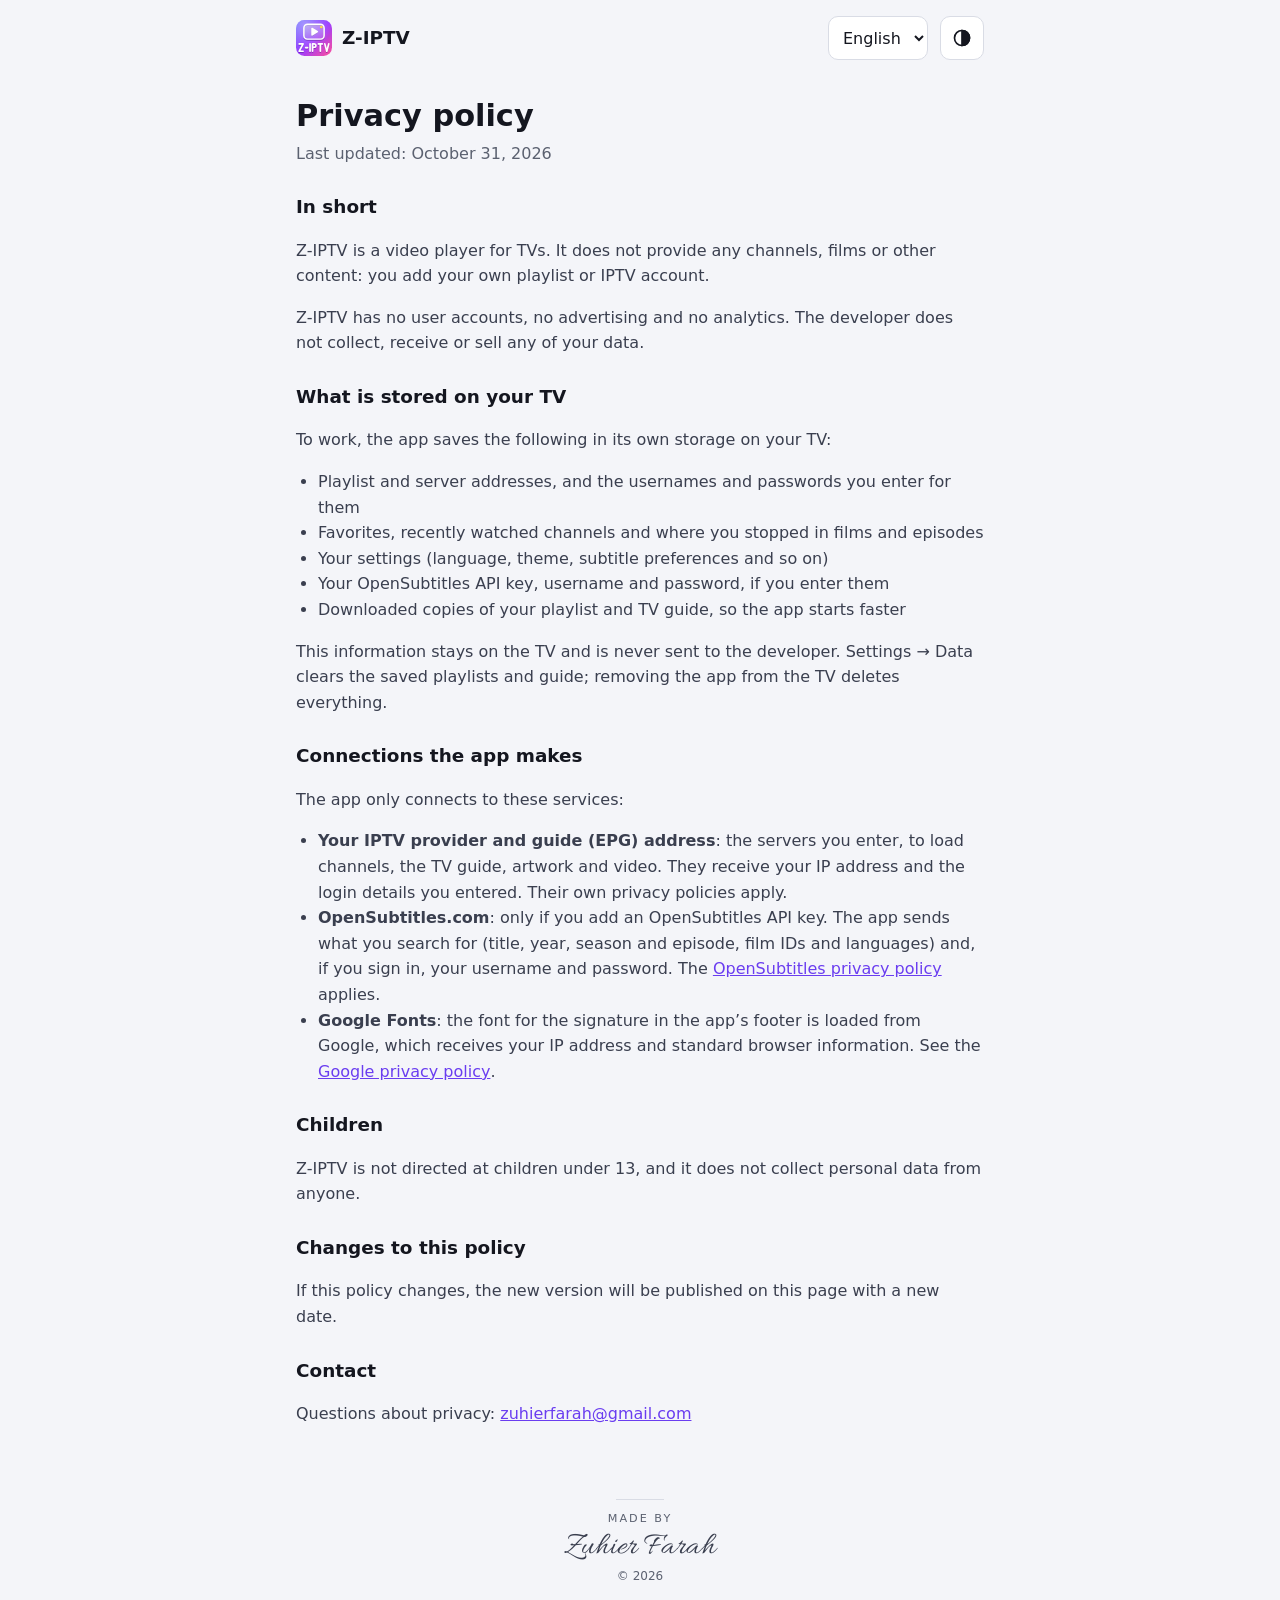
==== privacy.html @ 9508a207 "Update site from the Z-IPTV app repository" ====
<!doctype html>
<html lang="en" dir="ltr">
<head>
<meta charset="utf-8">
<meta name="viewport" content="width=device-width, initial-scale=1, viewport-fit=cover">
<title>Z-IPTV · Privacy policy</title>
<meta name="description" content="Privacy policy of the Z-IPTV TV app.">
<link rel="icon" href="icon.svg" type="image/svg+xml">
<meta name="theme-color" content="#f4f5f9" media="(prefers-color-scheme: light)">
<meta name="theme-color" content="#0f1220" media="(prefers-color-scheme: dark)">
<script>
  (function () {
    var r = document.documentElement, t, l;
    try { t = JSON.parse(localStorage.getItem('ziptv-site.theme')); } catch (e) {}
    if (t === 'light' || t === 'dark') r.setAttribute('data-theme', t);
    try { l = JSON.parse(localStorage.getItem('ziptv-site.lang')); } catch (e) {}
    if (l === 'he' || l === 'ar') { r.lang = l; r.dir = 'rtl'; }
  })();
</script>
<link rel="preconnect" href="https://fonts.googleapis.com">
<link rel="preconnect" href="https://fonts.gstatic.com" crossorigin>
<link rel="stylesheet" href="https://fonts.googleapis.com/css2?family=Allura&text=Zuhier%20Farah&display=swap">
<link rel="stylesheet" href="site.css">
</head>
<body>
<div class="wrap">
<header class="top">
  <a class="brand" href="./"><img src="icon.svg" alt="">Z-IPTV</a>
  <select id="lang"><option value="en">English</option><option value="he">עברית</option><option value="ar">العربية</option></select>
  <button id="theme" class="icon-btn" type="button"></button>
</header>
<main class="policy">
  <h1 id="ptitle"></h1>
  <p class="updated" id="pupdated"></p>
  <div id="pbody"></div>
</main>
</div>
<footer class="credit"><span class="credit-rule" aria-hidden="true"></span><span class="credit-label" data-t="madeBy">Made by</span><span class="signature" dir="ltr">Zuhier Farah</span><span class="credit-year" id="year"></span></footer>
<script src="privacy.js"></script>
<script>
  // Fills the policy for the chosen language (site.js calls this on every language change).
  window.onSiteRender = function (lang) {
    var doc = Z.PRIVACY[lang] || Z.PRIVACY.en;
    document.title = 'Z-IPTV · ' + doc.title;
    document.getElementById('ptitle').textContent = doc.title;
    document.getElementById('pupdated').textContent = doc.updated + ': ' + new Date(Z.PRIVACY.updated + 'T12:00:00').toLocaleDateString(lang === 'ar' ? 'ar-u-nu-latn' : lang, { year: 'numeric', month: 'long', day: 'numeric' });
    document.getElementById('pbody').innerHTML = Z.privacyHtml(lang);
  };
</script>
<script src="site.js"></script>
</body>
</html>
---- site.css ----
/* Public pages for Z-IPTV (landing + privacy policy). */
:root {
  color-scheme: light dark;
  --bg: #f4f5f9; --surface: #ffffff; --text: #14161f; --text-2: #3a3f4f; --muted: #5b6170; --border: #d9dce5;
  --accent: #6a3df0; --accent-soft: #eee8ff; --focus: #6a3df0;
}
@media (prefers-color-scheme: dark) {
  :root:not([data-theme="light"]) {
    --bg: #0f1220; --surface: #171b2e; --text: #eef0f7; --text-2: #c9cde0; --muted: #a2a8bd; --border: #2e3452;
    --accent: #b49bff; --accent-soft: #2a2552; --focus: #c4b0ff;
  }
}
:root[data-theme="dark"] {
  color-scheme: dark;
  --bg: #0f1220; --surface: #171b2e; --text: #eef0f7; --text-2: #c9cde0; --muted: #a2a8bd; --border: #2e3452;
  --accent: #b49bff; --accent-soft: #2a2552; --focus: #c4b0ff;
}
:root[data-theme="light"] { color-scheme: light; }

* { box-sizing: border-box; }
body {
  margin: 0; background: var(--bg); color: var(--text); line-height: 1.6;
  font-family: system-ui, -apple-system, "Segoe UI", Roboto, "Noto Sans", "Noto Sans Hebrew", "Noto Sans Arabic", Arial, sans-serif;
}
a { color: var(--accent); }
a:focus-visible, button:focus-visible, select:focus-visible { outline: 3px solid var(--focus); outline-offset: 2px; border-radius: 4px; }
.wrap { max-width: 720px; margin: 0 auto; padding: 0 max(16px, env(safe-area-inset-left)) 0 max(16px, env(safe-area-inset-right)); }

header.top { display: flex; align-items: center; gap: 12px; padding: 16px 0; }
.brand { display: flex; align-items: center; gap: 10px; color: var(--text); text-decoration: none; font-weight: 800; font-size: 1.15rem; margin-inline-end: auto; }
.brand img { width: 36px; height: 36px; }
select, .icon-btn {
  min-height: 44px; border: 1px solid var(--border); border-radius: 10px; background: var(--surface); color: var(--text); font: inherit;
}
select { padding: 0 10px; font-size: 16px; }
.icon-btn { width: 44px; display: inline-flex; align-items: center; justify-content: center; cursor: pointer; }
.icon-btn svg { width: 20px; height: 20px; }

main { padding: 8px 0 32px; }
.hero { text-align: center; padding: 24px 0 8px; }
.hero img { width: 128px; height: 128px; filter: drop-shadow(0 10px 24px rgba(106, 61, 240, .35)); }
.hero h1 { margin: 16px 0 4px; font-size: 2.2rem; }
.hero p.tag { margin: 0; color: var(--muted); font-size: 1.1rem; }
.card { background: var(--surface); border: 1px solid var(--border); border-radius: 16px; padding: 20px 22px; margin-top: 20px; }
.features { margin: 12px 0 0; padding-inline-start: 22px; }
.features li { margin: 4px 0; }
.links { text-align: center; margin-top: 24px; }
.btn { display: inline-flex; align-items: center; min-height: 44px; padding: 0 20px; border-radius: 12px; background: var(--accent); color: #fff; text-decoration: none; font-weight: 700; }
:root[data-theme="dark"] .btn { color: #0f1220; }
@media (prefers-color-scheme: dark) { :root:not([data-theme="light"]) .btn { color: #0f1220; } }

.policy h1 { margin: 8px 0 0; font-size: 1.9rem; }
.policy .updated { color: var(--muted); margin: 0 0 8px; }
.policy h3 { margin: 26px 0 6px; font-size: 1.15rem; }
.policy p, .policy li { color: var(--text-2); }
.policy ul { padding-inline-start: 22px; }

footer.credit { display: flex; flex-direction: column; align-items: center; gap: 2px; padding: 24px 16px calc(28px + env(safe-area-inset-bottom)); text-align: center; }
.credit-rule { width: 48px; height: 1px; background: var(--border); margin-bottom: 8px; }
.credit-label { font-size: .7rem; text-transform: uppercase; letter-spacing: .18em; color: var(--muted); }
html:lang(he) .credit-label, html:lang(ar) .credit-label { letter-spacing: 0; text-transform: none; }
.signature { font-family: "Allura", "Segoe Script", "Brush Script MT", cursive; font-size: 2rem; line-height: 1.1; color: var(--text-2); }
.credit-year { font-size: .75rem; color: var(--muted); }
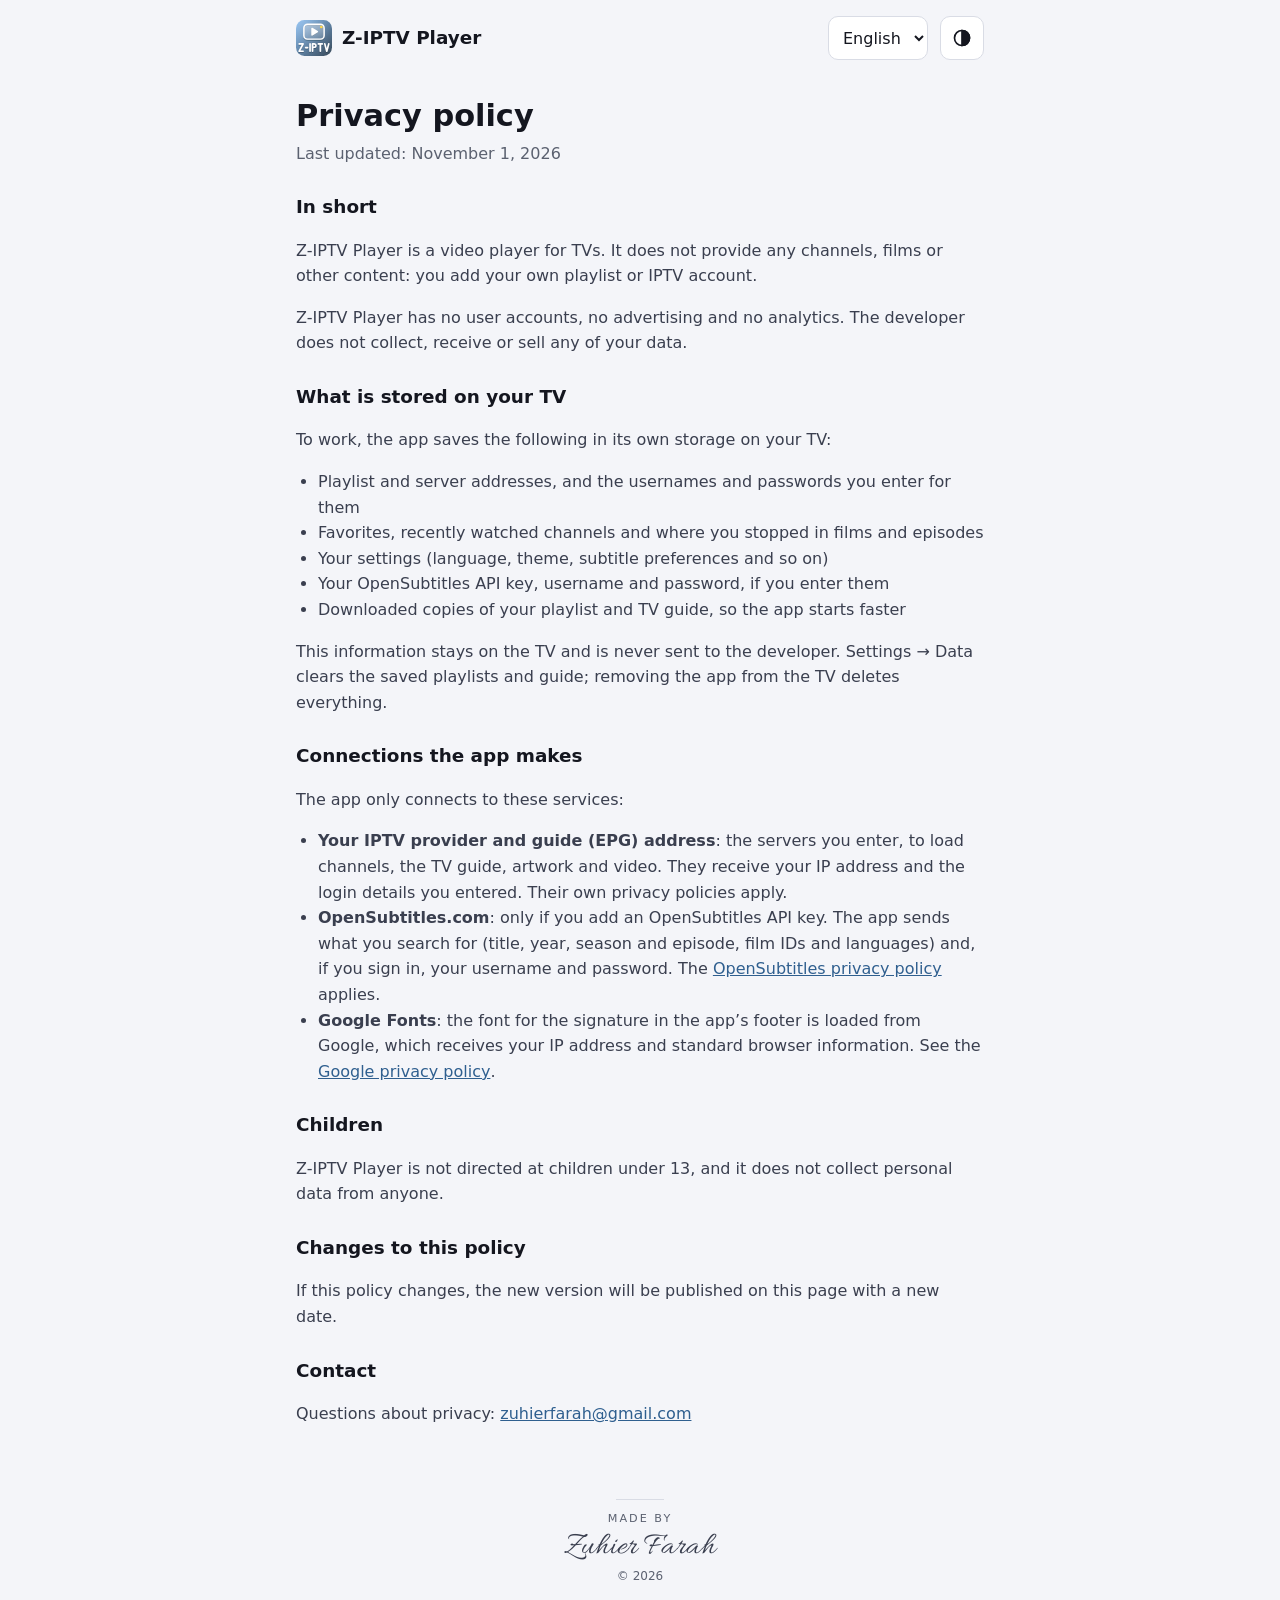
==== commit 4d567814: "Update site from the Z-IPTV Player app repository" ====
--- a/privacy.html
+++ b/privacy.html
@@ -3,8 +3,8 @@
 <head>
 <meta charset="utf-8">
 <meta name="viewport" content="width=device-width, initial-scale=1, viewport-fit=cover">
-<title>Z-IPTV · Privacy policy</title>
-<meta name="description" content="Privacy policy of the Z-IPTV TV app.">
+<title>Z-IPTV Player · Privacy policy</title>
+<meta name="description" content="Privacy policy of the Z-IPTV Player TV app.">
 <link rel="icon" href="icon.svg" type="image/svg+xml">
 <meta name="theme-color" content="#f4f5f9" media="(prefers-color-scheme: light)">
 <meta name="theme-color" content="#0f1220" media="(prefers-color-scheme: dark)">
@@ -25,7 +25,7 @@
 <body>
 <div class="wrap">
 <header class="top">
-  <a class="brand" href="./"><img src="icon.svg" alt="">Z-IPTV</a>
+  <a class="brand" href="./"><img src="icon.svg" alt="">Z-IPTV Player</a>
   <select id="lang"><option value="en">English</option><option value="he">עברית</option><option value="ar">العربية</option></select>
   <button id="theme" class="icon-btn" type="button"></button>
 </header>
@@ -41,7 +41,7 @@
   // Fills the policy for the chosen language (site.js calls this on every language change).
   window.onSiteRender = function (lang) {
     var doc = Z.PRIVACY[lang] || Z.PRIVACY.en;
-    document.title = 'Z-IPTV · ' + doc.title;
+    document.title = 'Z-IPTV Player · ' + doc.title;
     document.getElementById('ptitle').textContent = doc.title;
     document.getElementById('pupdated').textContent = doc.updated + ': ' + new Date(Z.PRIVACY.updated + 'T12:00:00').toLocaleDateString(lang === 'ar' ? 'ar-u-nu-latn' : lang, { year: 'numeric', month: 'long', day: 'numeric' });
     document.getElementById('pbody').innerHTML = Z.privacyHtml(lang);
--- a/site.css
+++ b/site.css
@@ -1,19 +1,19 @@
-/* Public pages for Z-IPTV (landing + privacy policy). */
+/* Public pages for Z-IPTV Player (landing + privacy policy). */
 :root {
   color-scheme: light dark;
   --bg: #f4f5f9; --surface: #ffffff; --text: #14161f; --text-2: #3a3f4f; --muted: #5b6170; --border: #d9dce5;
-  --accent: #6a3df0; --accent-soft: #eee8ff; --focus: #6a3df0;
+  --accent: #2f5f8f; --accent-soft: #e3eefb; --focus: #2f5f8f;
 }
 @media (prefers-color-scheme: dark) {
   :root:not([data-theme="light"]) {
     --bg: #0f1220; --surface: #171b2e; --text: #eef0f7; --text-2: #c9cde0; --muted: #a2a8bd; --border: #2e3452;
-    --accent: #b49bff; --accent-soft: #2a2552; --focus: #c4b0ff;
+    --accent: #88BDF2; --accent-soft: #22344a; --focus: #a8d0f7;
   }
 }
 :root[data-theme="dark"] {
   color-scheme: dark;
   --bg: #0f1220; --surface: #171b2e; --text: #eef0f7; --text-2: #c9cde0; --muted: #a2a8bd; --border: #2e3452;
-  --accent: #b49bff; --accent-soft: #2a2552; --focus: #c4b0ff;
+  --accent: #88BDF2; --accent-soft: #22344a; --focus: #a8d0f7;
 }
 :root[data-theme="light"] { color-scheme: light; }
 
@@ -38,7 +38,7 @@
 
 main { padding: 8px 0 32px; }
 .hero { text-align: center; padding: 24px 0 8px; }
-.hero img { width: 128px; height: 128px; filter: drop-shadow(0 10px 24px rgba(106, 61, 240, .35)); }
+.hero img { width: 128px; height: 128px; filter: drop-shadow(0 10px 24px rgba(56, 73, 89, .45)); }
 .hero h1 { margin: 16px 0 4px; font-size: 2.2rem; }
 .hero p.tag { margin: 0; color: var(--muted); font-size: 1.1rem; }
 .card { background: var(--surface); border: 1px solid var(--border); border-radius: 16px; padding: 20px 22px; margin-top: 20px; }
